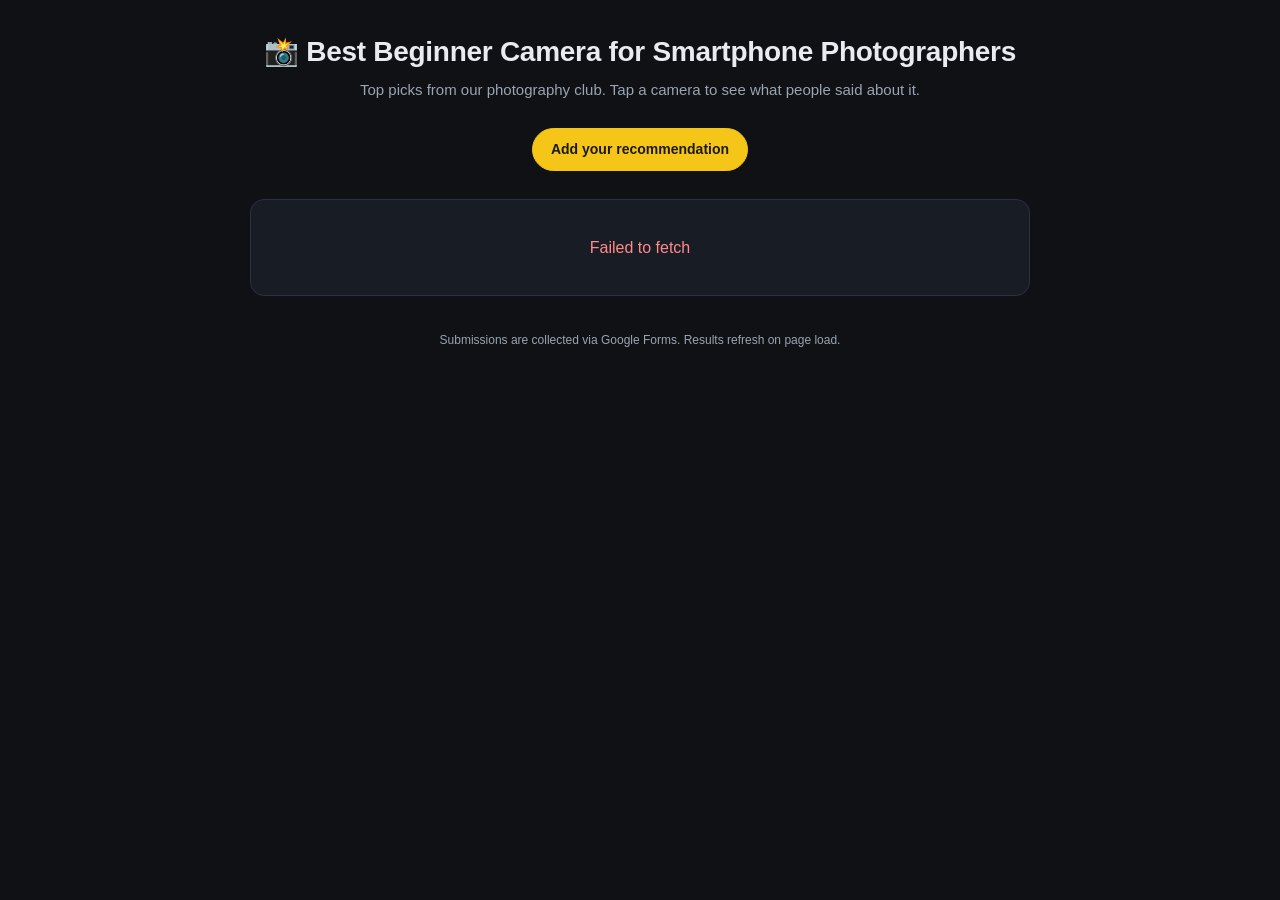
==== index.html @ 77d484a4 "Initial commit: photo club camera leaderboard Static site that reads responses from a public Google " ====
<!doctype html>
<html lang="en">
<head>
  <meta charset="utf-8" />
  <meta name="viewport" content="width=device-width,initial-scale=1" />
  <title>Best Beginner Camera — Photo Club Leaderboard</title>
  <link rel="stylesheet" href="assets/style.css" />
</head>
<body>
  <div class="container">
    <header class="hero">
      <h1>📸 Best Beginner Camera for Smartphone Photographers</h1>
      <p>Top picks from our photography club. Tap a camera to see what people said about it.</p>
    </header>

    <div class="toolbar">
      <a class="btn btn-primary" data-survey-link href="#">Add your recommendation</a>
    </div>

    <main>
      <div id="leaderboard" class="leaderboard">
        <div class="loading">Loading leaderboard…</div>
      </div>
    </main>

    <footer class="foot">
      Submissions are collected via Google Forms. Results refresh on page load.
    </footer>
  </div>

  <script src="assets/config.js"></script>
  <script src="assets/app.js"></script>
  <script>Survey.initLeaderboard();</script>
</body>
</html>
---- assets/style.css ----
:root {
  --bg: #0f1115;
  --panel: #181c24;
  --panel-2: #1f2530;
  --text: #e8ecf1;
  --muted: #9aa4b2;
  --accent: #f5c518;
  --accent-2: #6ea8fe;
  --gold: #ffd54a;
  --silver: #c7ccd1;
  --bronze: #d9925a;
  --border: #2a3142;
}

* { box-sizing: border-box; }

body {
  margin: 0;
  font-family: -apple-system, BlinkMacSystemFont, "Segoe UI", Roboto, "Helvetica Neue", Arial, sans-serif;
  background: var(--bg);
  color: var(--text);
  line-height: 1.45;
}

.container {
  max-width: 820px;
  margin: 0 auto;
  padding: 32px 20px 80px;
}

header.hero {
  text-align: center;
  margin-bottom: 28px;
}

header.hero h1 {
  margin: 0 0 6px;
  font-size: 28px;
  letter-spacing: -0.01em;
}

header.hero p {
  margin: 0;
  color: var(--muted);
  font-size: 15px;
}

.toolbar {
  display: flex;
  gap: 12px;
  justify-content: center;
  margin: 18px 0 28px;
  flex-wrap: wrap;
}

.btn {
  display: inline-block;
  padding: 10px 18px;
  border-radius: 999px;
  border: 1px solid var(--border);
  background: var(--panel-2);
  color: var(--text);
  text-decoration: none;
  font-weight: 600;
  font-size: 14px;
  cursor: pointer;
  transition: transform .06s ease, background .15s ease, border-color .15s ease;
}

.btn:hover { background: #283042; border-color: #3a4358; }
.btn:active { transform: translateY(1px); }

.btn-primary {
  background: var(--accent);
  color: #1a1a1a;
  border-color: var(--accent);
}
.btn-primary:hover { background: #ffd84a; border-color: #ffd84a; }

.leaderboard {
  background: var(--panel);
  border: 1px solid var(--border);
  border-radius: 14px;
  overflow: hidden;
}

.row {
  display: grid;
  grid-template-columns: 52px 1fr auto;
  align-items: center;
  gap: 14px;
  padding: 14px 18px;
  border-bottom: 1px solid var(--border);
  cursor: pointer;
  transition: background .12s ease;
}

.row:last-child { border-bottom: none; }
.row:hover { background: var(--panel-2); }

.rank {
  font-weight: 800;
  font-size: 18px;
  text-align: center;
  color: var(--muted);
  font-variant-numeric: tabular-nums;
}

.row.r1 .rank { color: var(--gold); }
.row.r2 .rank { color: var(--silver); }
.row.r3 .rank { color: var(--bronze); }

.name {
  font-size: 16px;
  font-weight: 600;
}

.meta {
  font-size: 12px;
  color: var(--muted);
  margin-top: 2px;
}

.votes {
  font-variant-numeric: tabular-nums;
  font-weight: 700;
  color: var(--accent-2);
  background: rgba(110, 168, 254, 0.12);
  padding: 6px 12px;
  border-radius: 999px;
  font-size: 13px;
  white-space: nowrap;
}

.empty, .loading, .error {
  padding: 36px 20px;
  text-align: center;
  color: var(--muted);
}
.error { color: #ff8a8a; }

/* Comments page */
.back {
  display: inline-flex;
  align-items: center;
  gap: 6px;
  color: var(--muted);
  text-decoration: none;
  font-size: 14px;
  margin-bottom: 18px;
}
.back:hover { color: var(--text); }

.summary {
  background: var(--panel);
  border: 1px solid var(--border);
  border-radius: 14px;
  padding: 18px 20px;
  margin-bottom: 20px;
}
.summary h2 {
  margin: 0 0 4px;
  font-size: 22px;
}
.summary .count {
  color: var(--accent-2);
  font-weight: 600;
  font-size: 14px;
}

.comments {
  display: flex;
  flex-direction: column;
  gap: 12px;
}

.comment {
  background: var(--panel);
  border: 1px solid var(--border);
  border-radius: 12px;
  padding: 14px 16px;
  font-size: 15px;
  white-space: pre-wrap;
}

.no-comments {
  color: var(--muted);
  font-style: italic;
  padding: 12px 0;
  text-align: center;
}

footer.foot {
  margin-top: 36px;
  text-align: center;
  color: var(--muted);
  font-size: 12px;
}
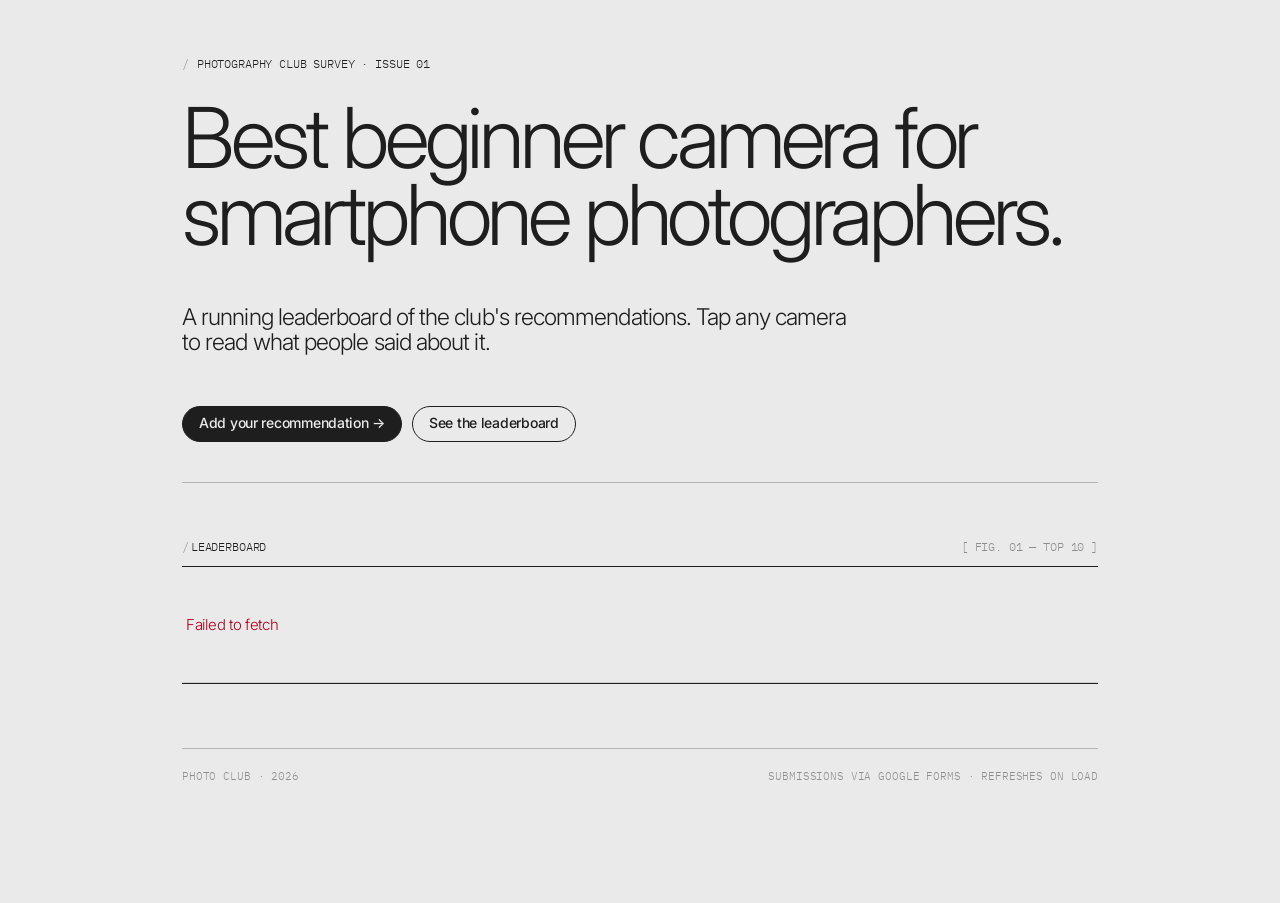
==== commit 9cf914a5: "Restyle: stripe.dev-inspired editorial look - Light cream-grey palette (#eaeaea bg, #1e1e1e fg, #c4e" ====
--- a/index.html
+++ b/index.html
@@ -4,27 +4,39 @@
   <meta charset="utf-8" />
   <meta name="viewport" content="width=device-width,initial-scale=1" />
   <title>Best Beginner Camera — Photo Club Leaderboard</title>
+  <link rel="preconnect" href="https://fonts.googleapis.com">
+  <link rel="preconnect" href="https://fonts.gstatic.com" crossorigin>
+  <link rel="stylesheet" href="https://fonts.googleapis.com/css2?family=Inter:wght@300;400;500&family=IBM+Plex+Mono:wght@300;400&display=swap">
   <link rel="stylesheet" href="assets/style.css" />
 </head>
 <body>
   <div class="container">
     <header class="hero">
-      <h1>📸 Best Beginner Camera for Smartphone Photographers</h1>
-      <p>Top picks from our photography club. Tap a camera to see what people said about it.</p>
+      <div class="eyebrow text-smallcaps">
+        <span class="slash">/</span>Photography Club Survey · Issue 01
+      </div>
+      <h1 class="text-hero">Best beginner camera for smartphone photographers.</h1>
+      <p class="lede text-lg">A running leaderboard of the club's recommendations. Tap any camera to read what people said about it.</p>
+      <div class="toolbar">
+        <a class="btn btn-primary" data-survey-link href="#">Add your recommendation →</a>
+        <a class="btn" href="#leaderboard">See the leaderboard</a>
+      </div>
     </header>
 
-    <div class="toolbar">
-      <a class="btn btn-primary" data-survey-link href="#">Add your recommendation</a>
-    </div>
+    <section>
+      <div class="section-head">
+        <div class="slash-label text-smallcaps"><span class="slash">/</span>Leaderboard</div>
+        <div class="fig text-smallcaps">[ Fig. 01 — Top 10 ]</div>
+      </div>
 
-    <main>
       <div id="leaderboard" class="leaderboard">
         <div class="loading">Loading leaderboard…</div>
       </div>
-    </main>
+    </section>
 
     <footer class="foot">
-      Submissions are collected via Google Forms. Results refresh on page load.
+      <span>Photo Club · 2026</span>
+      <span>Submissions via Google Forms · Refreshes on load</span>
     </footer>
   </div>
 
--- a/assets/style.css
+++ b/assets/style.css
@@ -1,198 +1,350 @@
+/* Photo Club Survey — stripe.dev-inspired editorial styling.
+   Söhne is proprietary; Inter + IBM Plex Mono are very close free analogues. */
+
 :root {
-  --bg: #0f1115;
-  --panel: #181c24;
-  --panel-2: #1f2530;
-  --text: #e8ecf1;
-  --muted: #9aa4b2;
-  --accent: #f5c518;
-  --accent-2: #6ea8fe;
-  --gold: #ffd54a;
-  --silver: #c7ccd1;
-  --bronze: #d9925a;
-  --border: #2a3142;
+  --bg: #eaeaea;
+  --bg-alt: #e2e2e2;
+  --fg: #1e1e1e;
+  --fg-muted: #8d8d8d;
+  --border: #1e1e1e22;
+  --border-strong: #1e1e1e44;
+  --button-fill: #1e1e1e11;
+  --highlight: #c4e817;
+  --row-hover: #1e1e1e08;
+
+  --font-sans: "Inter", -apple-system, BlinkMacSystemFont, "Helvetica Neue", Arial, sans-serif;
+  --font-mono: "IBM Plex Mono", ui-monospace, "SF Mono", "Menlo", "Consolas", monospace;
 }
 
 * { box-sizing: border-box; }
 
-body {
+html, body {
   margin: 0;
-  font-family: -apple-system, BlinkMacSystemFont, "Segoe UI", Roboto, "Helvetica Neue", Arial, sans-serif;
   background: var(--bg);
-  color: var(--text);
-  line-height: 1.45;
-}
+  color: var(--fg);
+  font-family: var(--font-sans);
+  font-weight: 300;
+  -webkit-font-smoothing: antialiased;
+  -moz-osx-font-smoothing: grayscale;
+}
+
+::selection { background: var(--highlight); color: var(--fg); }
+
+a { color: inherit; text-decoration: none; }
+
+/* ---------- layout ---------- */
 
 .container {
-  max-width: 820px;
+  max-width: 980px;
   margin: 0 auto;
-  padding: 32px 20px 80px;
-}
-
-header.hero {
-  text-align: center;
-  margin-bottom: 28px;
-}
-
-header.hero h1 {
-  margin: 0 0 6px;
-  font-size: 28px;
-  letter-spacing: -0.01em;
-}
-
-header.hero p {
+  padding: 56px 32px 120px;
+}
+
+@media (max-width: 600px) {
+  .container { padding: 32px 20px 80px; }
+}
+
+/* ---------- typography ---------- */
+
+.text-smallcaps {
+  font-family: var(--font-mono);
+  font-weight: 300;
+  font-size: 12px;
+  text-transform: uppercase;
+  letter-spacing: -0.012em;
+  color: var(--fg);
+}
+
+.text-hero {
+  font-family: var(--font-sans);
+  font-weight: 300;
+  letter-spacing: -0.05em;
+  line-height: 0.92;
+  font-size: clamp(40px, 7vw, 84px);
   margin: 0;
-  color: var(--muted);
+}
+
+.text-lg {
+  font-family: var(--font-sans);
+  font-weight: 300;
+  letter-spacing: -0.04em;
+  line-height: 1.1;
+  font-size: clamp(18px, 1.8vw, 24px);
+  color: var(--fg);
+}
+
+.text-sm {
+  font-family: var(--font-sans);
+  font-weight: 400;
+  letter-spacing: -0.02em;
+  line-height: 1.4;
   font-size: 15px;
 }
 
+/* ---------- hero ---------- */
+
+.hero {
+  display: grid;
+  grid-template-columns: 1fr;
+  gap: 28px;
+  margin-bottom: 56px;
+  padding-bottom: 40px;
+  border-bottom: 1px solid var(--border-strong);
+}
+
+.hero .eyebrow {
+  display: flex;
+  align-items: center;
+  gap: 8px;
+  color: var(--fg);
+}
+
+.hero .eyebrow .slash { opacity: 0.45; }
+
+.hero .lede {
+  max-width: 680px;
+  color: var(--fg);
+}
+
 .toolbar {
   display: flex;
-  gap: 12px;
+  flex-wrap: wrap;
+  gap: 10px;
+  align-items: center;
+}
+
+/* ---------- buttons (stripe pill style) ---------- */
+
+.btn {
+  display: inline-flex;
+  align-items: center;
   justify-content: center;
-  margin: 18px 0 28px;
-  flex-wrap: wrap;
-}
-
-.btn {
-  display: inline-block;
-  padding: 10px 18px;
+  gap: 8px;
+  padding: 9px 16px 11px;
+  font-family: var(--font-sans);
+  font-size: 14px;
+  font-weight: 500;
+  letter-spacing: -0.02em;
+  line-height: 1;
+  color: var(--fg);
+  background: transparent;
+  border: 1px solid var(--fg);
   border-radius: 999px;
-  border: 1px solid var(--border);
-  background: var(--panel-2);
-  color: var(--text);
-  text-decoration: none;
-  font-weight: 600;
-  font-size: 14px;
   cursor: pointer;
-  transition: transform .06s ease, background .15s ease, border-color .15s ease;
-}
-
-.btn:hover { background: #283042; border-color: #3a4358; }
-.btn:active { transform: translateY(1px); }
+  transition: background 80ms ease-in-out, color 80ms ease-in-out;
+}
+
+.btn:hover { background: var(--fg); color: var(--bg); }
 
 .btn-primary {
-  background: var(--accent);
-  color: #1a1a1a;
-  border-color: var(--accent);
-}
-.btn-primary:hover { background: #ffd84a; border-color: #ffd84a; }
+  background: var(--fg);
+  color: var(--bg);
+}
+.btn-primary:hover { background: var(--highlight); color: var(--fg); border-color: var(--fg); }
+
+/* ---------- section header (slash label + figure) ---------- */
+
+.section-head {
+  display: flex;
+  justify-content: space-between;
+  align-items: baseline;
+  padding-bottom: 12px;
+  margin-bottom: 0;
+  border-bottom: 1px solid var(--fg);
+}
+
+.section-head .slash-label { color: var(--fg); }
+.section-head .slash-label .slash { opacity: 0.45; margin-right: 2px; }
+
+.section-head .fig { color: var(--fg-muted); }
+
+/* ---------- leaderboard ---------- */
 
 .leaderboard {
-  background: var(--panel);
-  border: 1px solid var(--border);
-  border-radius: 14px;
-  overflow: hidden;
+  border-bottom: 1px solid var(--fg);
 }
 
 .row {
   display: grid;
-  grid-template-columns: 52px 1fr auto;
-  align-items: center;
-  gap: 14px;
-  padding: 14px 18px;
+  grid-template-columns: 64px 1fr auto;
+  align-items: center;
+  gap: 20px;
+  padding: 22px 4px;
   border-bottom: 1px solid var(--border);
   cursor: pointer;
-  transition: background .12s ease;
-}
+  transition: background 80ms ease-in-out;
+  color: inherit;
+}
+
+.row:hover { background: var(--row-hover); }
+.row:hover .name { text-decoration: underline; text-underline-offset: 4px; }
 
 .row:last-child { border-bottom: none; }
-.row:hover { background: var(--panel-2); }
 
 .rank {
-  font-weight: 800;
-  font-size: 18px;
-  text-align: center;
-  color: var(--muted);
+  font-family: var(--font-mono);
+  font-weight: 300;
+  font-size: 13px;
+  letter-spacing: -0.012em;
+  color: var(--fg-muted);
+  text-transform: uppercase;
   font-variant-numeric: tabular-nums;
 }
 
-.row.r1 .rank { color: var(--gold); }
-.row.r2 .rank { color: var(--silver); }
-.row.r3 .rank { color: var(--bronze); }
-
-.name {
-  font-size: 16px;
-  font-weight: 600;
-}
-
-.meta {
-  font-size: 12px;
-  color: var(--muted);
-  margin-top: 2px;
+.row.r1 .rank,
+.row.r2 .rank,
+.row.r3 .rank { color: var(--fg); }
+
+.name-block .name {
+  font-family: var(--font-sans);
+  font-weight: 400;
+  letter-spacing: -0.03em;
+  font-size: clamp(20px, 2.6vw, 28px);
+  line-height: 1.1;
+  color: var(--fg);
+}
+
+.name-block .meta {
+  margin-top: 6px;
+  font-family: var(--font-mono);
+  font-weight: 300;
+  font-size: 12px;
+  letter-spacing: -0.012em;
+  text-transform: uppercase;
+  color: var(--fg-muted);
 }
 
 .votes {
-  font-variant-numeric: tabular-nums;
-  font-weight: 700;
-  color: var(--accent-2);
-  background: rgba(110, 168, 254, 0.12);
-  padding: 6px 12px;
+  font-family: var(--font-mono);
+  font-weight: 300;
+  font-size: 12px;
+  text-transform: uppercase;
+  letter-spacing: -0.012em;
+  color: var(--fg);
+  background: var(--highlight);
+  padding: 6px 12px 8px;
   border-radius: 999px;
-  font-size: 13px;
   white-space: nowrap;
 }
 
 .empty, .loading, .error {
-  padding: 36px 20px;
-  text-align: center;
-  color: var(--muted);
-}
-.error { color: #ff8a8a; }
-
-/* Comments page */
+  padding: 48px 4px;
+  color: var(--fg-muted);
+  font-size: 15px;
+  letter-spacing: -0.02em;
+  text-align: left;
+  border-bottom: 1px solid var(--border);
+}
+.error { color: #b00020; }
+
+/* ---------- back link ---------- */
+
 .back {
   display: inline-flex;
   align-items: center;
   gap: 6px;
-  color: var(--muted);
-  text-decoration: none;
-  font-size: 14px;
-  margin-bottom: 18px;
-}
-.back:hover { color: var(--text); }
+  margin-bottom: 28px;
+  font-family: var(--font-mono);
+  font-size: 12px;
+  text-transform: uppercase;
+  letter-spacing: -0.012em;
+  color: var(--fg);
+  border-bottom: 1px solid transparent;
+  padding-bottom: 2px;
+}
+.back:hover { border-bottom-color: var(--fg); }
+
+/* ---------- camera detail page ---------- */
 
 .summary {
-  background: var(--panel);
-  border: 1px solid var(--border);
-  border-radius: 14px;
-  padding: 18px 20px;
-  margin-bottom: 20px;
-}
+  padding: 24px 0 28px;
+  border-bottom: 1px solid var(--fg);
+  margin-bottom: 36px;
+}
+
 .summary h2 {
-  margin: 0 0 4px;
-  font-size: 22px;
-}
+  margin: 8px 0 12px;
+  font-family: var(--font-sans);
+  font-weight: 300;
+  letter-spacing: -0.05em;
+  line-height: 0.95;
+  font-size: clamp(36px, 6vw, 64px);
+  color: var(--fg);
+}
+
 .summary .count {
-  color: var(--accent-2);
-  font-weight: 600;
-  font-size: 14px;
-}
+  font-family: var(--font-mono);
+  font-size: 12px;
+  text-transform: uppercase;
+  letter-spacing: -0.012em;
+  color: var(--fg-muted);
+}
+.summary .count .pill {
+  display: inline-block;
+  padding: 4px 10px 6px;
+  background: var(--highlight);
+  color: var(--fg);
+  border-radius: 999px;
+  margin-right: 6px;
+}
+
+.summary + .toolbar { margin-bottom: 40px; }
 
 .comments {
   display: flex;
   flex-direction: column;
+  gap: 0;
+  border-top: 1px solid var(--fg);
+  counter-reset: c;
+}
+
+.comment {
+  padding: 24px 4px;
+  border-bottom: 1px solid var(--border);
+  font-family: var(--font-sans);
+  font-weight: 400;
+  font-size: 17px;
+  letter-spacing: -0.02em;
+  line-height: 1.45;
+  white-space: pre-wrap;
+  color: var(--fg);
+  position: relative;
+}
+
+.comment::before {
+  content: counter(c, decimal-leading-zero);
+  counter-increment: c;
+  position: absolute;
+  top: 26px;
+  right: 4px;
+  font-family: var(--font-mono);
+  font-size: 11px;
+  color: var(--fg-muted);
+  letter-spacing: -0.012em;
+}
+
+.no-comments {
+  padding: 48px 4px;
+  color: var(--fg-muted);
+  font-family: var(--font-mono);
+  text-transform: uppercase;
+  font-size: 12px;
+  letter-spacing: -0.012em;
+}
+
+/* ---------- foot ---------- */
+
+.foot {
+  margin-top: 64px;
+  padding-top: 20px;
+  border-top: 1px solid var(--border-strong);
+  font-family: var(--font-mono);
+  font-size: 11px;
+  text-transform: uppercase;
+  letter-spacing: -0.012em;
+  color: var(--fg-muted);
+  display: flex;
+  justify-content: space-between;
+  flex-wrap: wrap;
   gap: 12px;
 }
-
-.comment {
-  background: var(--panel);
-  border: 1px solid var(--border);
-  border-radius: 12px;
-  padding: 14px 16px;
-  font-size: 15px;
-  white-space: pre-wrap;
-}
-
-.no-comments {
-  color: var(--muted);
-  font-style: italic;
-  padding: 12px 0;
-  text-align: center;
-}
-
-footer.foot {
-  margin-top: 36px;
-  text-align: center;
-  color: var(--muted);
-  font-size: 12px;
-}
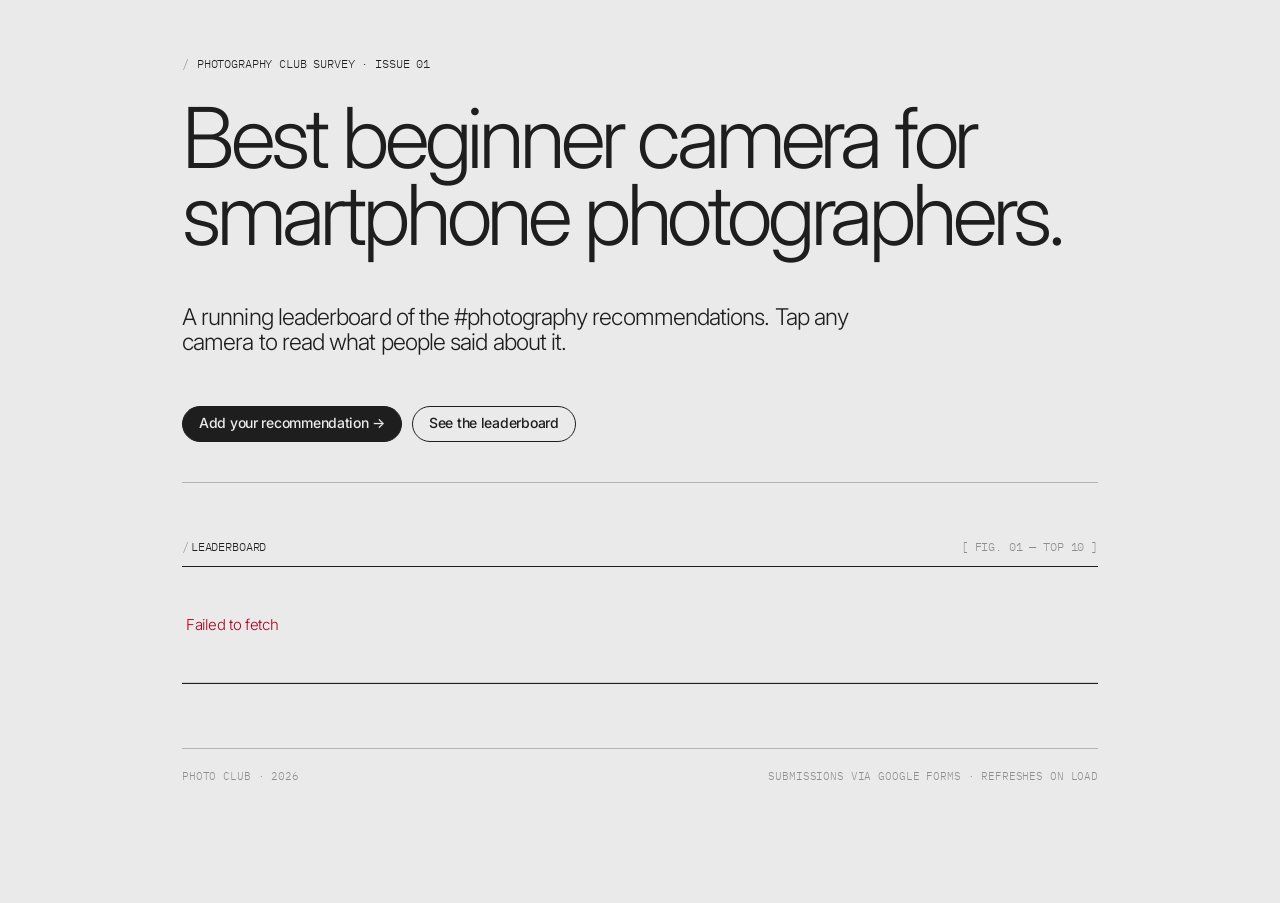
==== commit ea044d59: "Tweak lede copy to reference #photography Co-authored-by: Copilot <223556219+Copilot@users.noreply.g" ====
--- a/index.html
+++ b/index.html
@@ -16,7 +16,7 @@
         <span class="slash">/</span>Photography Club Survey · Issue 01
       </div>
       <h1 class="text-hero">Best beginner camera for smartphone photographers.</h1>
-      <p class="lede text-lg">A running leaderboard of the club's recommendations. Tap any camera to read what people said about it.</p>
+      <p class="lede text-lg">A running leaderboard of the #photography recommendations. Tap any camera to read what people said about it.</p>
       <div class="toolbar">
         <a class="btn btn-primary" data-survey-link href="#">Add your recommendation →</a>
         <a class="btn" href="#leaderboard">See the leaderboard</a>
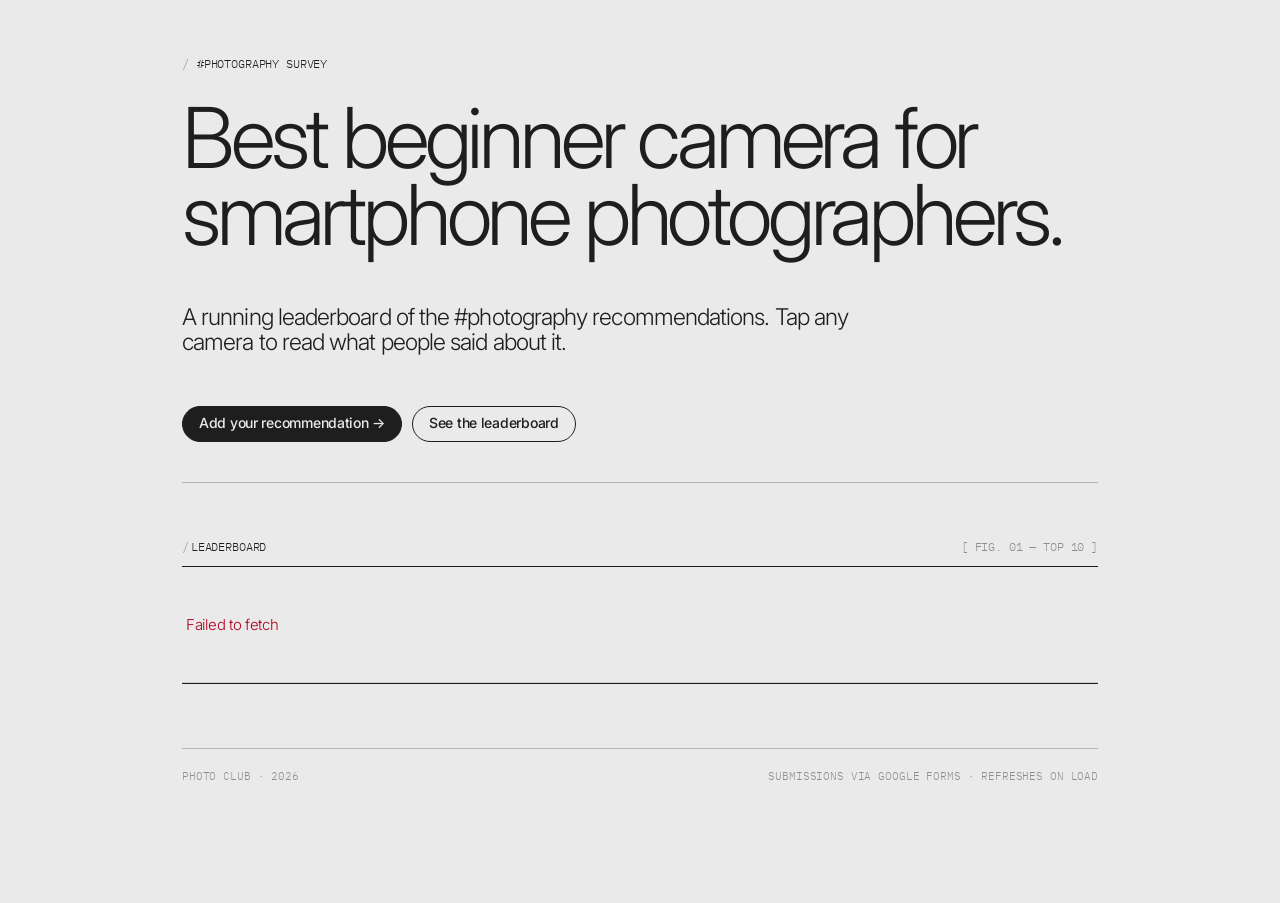
==== commit 27265eea: "Update eyebrow label to #photography survey Co-authored-by: Copilot <223556219+Copilot@users.noreply" ====
--- a/index.html
+++ b/index.html
@@ -13,7 +13,7 @@
   <div class="container">
     <header class="hero">
       <div class="eyebrow text-smallcaps">
-        <span class="slash">/</span>Photography Club Survey · Issue 01
+        <span class="slash">/</span>#photography survey
       </div>
       <h1 class="text-hero">Best beginner camera for smartphone photographers.</h1>
       <p class="lede text-lg">A running leaderboard of the #photography recommendations. Tap any camera to read what people said about it.</p>
